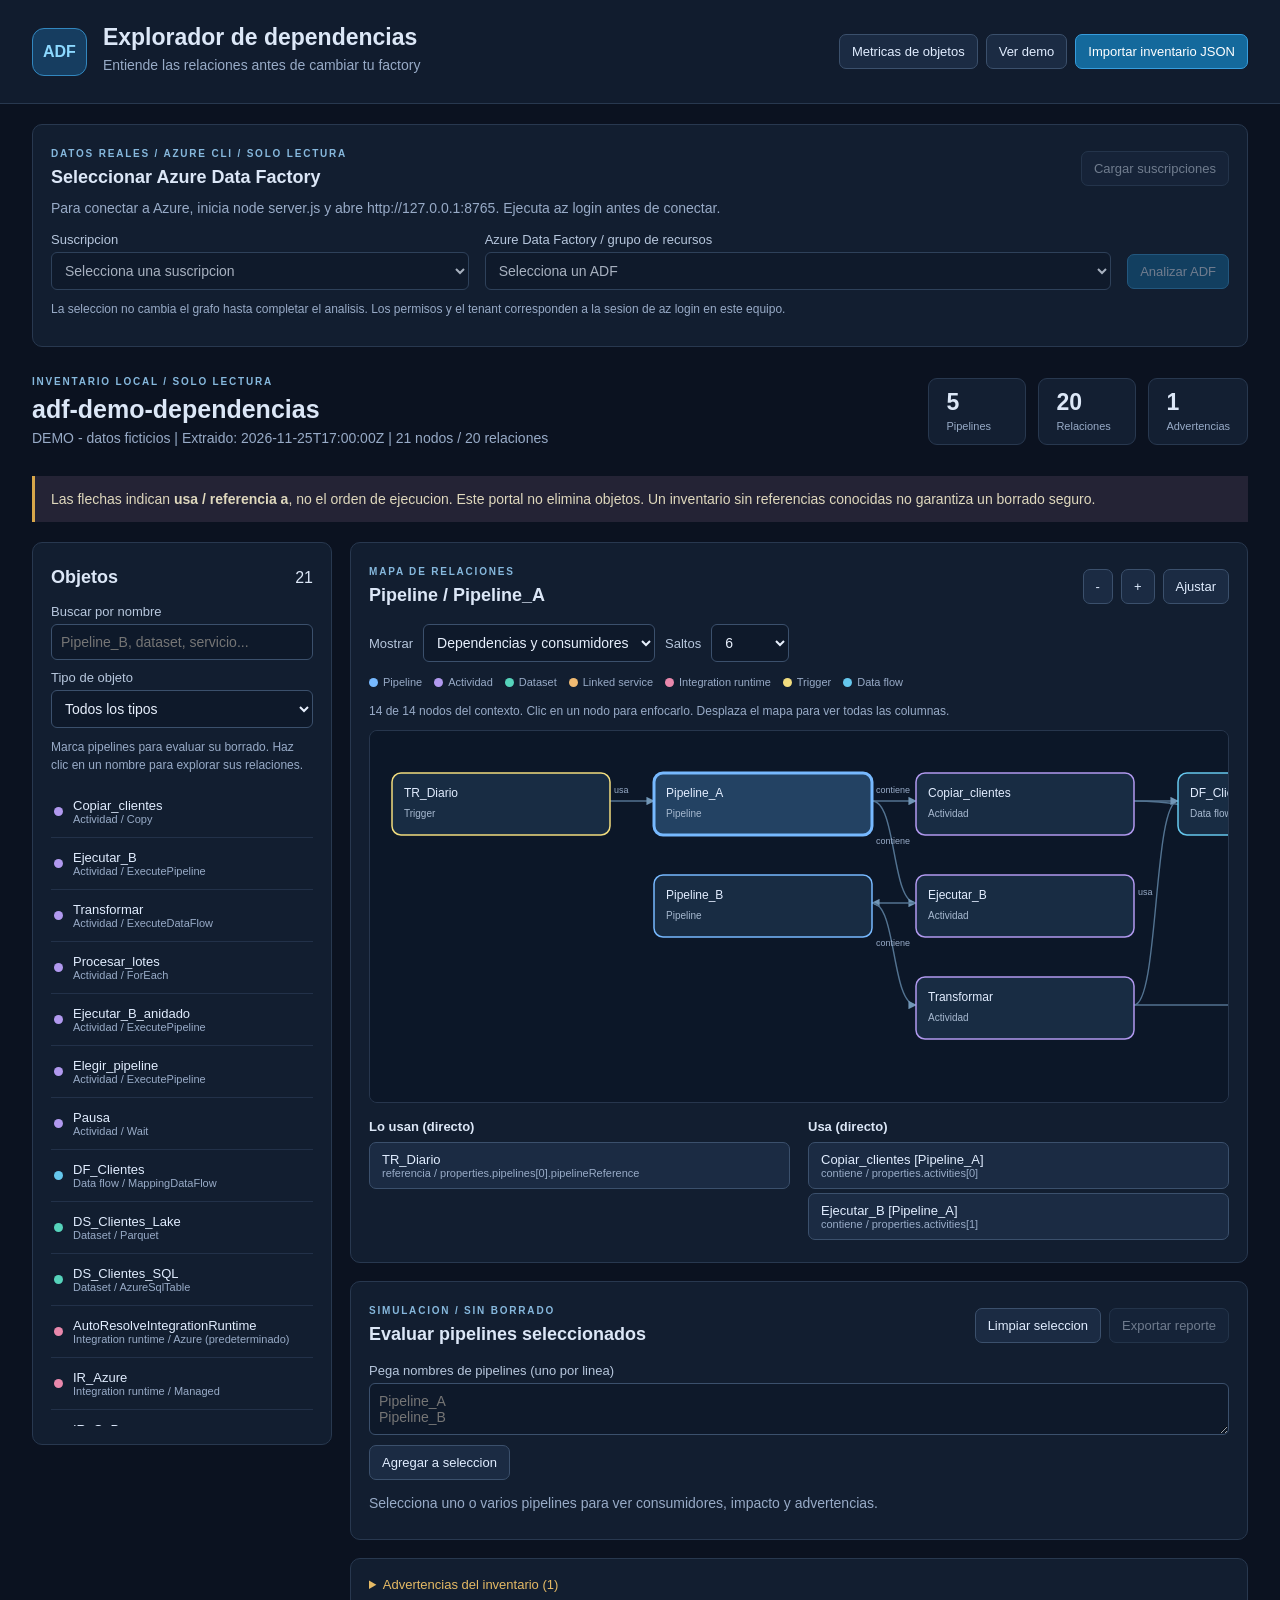
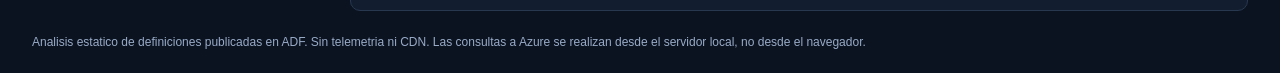
==== index.html @ 48ca9076 "Initial ADF dependency explorer and pipeline inactivity metrics Co-authored-by: Copilot <223556219+C" ====
<!doctype html>
<html lang="es">
<head>
  <meta charset="utf-8">
  <meta name="viewport" content="width=device-width, initial-scale=1">
  <meta http-equiv="Content-Security-Policy" content="default-src 'self' file:; script-src 'self' file:; style-src 'self' file:; connect-src 'self'; img-src 'self' data:; object-src 'none'; base-uri 'none'; form-action 'none'">
  <title>ADF | Explorador de dependencias</title>
  <link rel="stylesheet" href="styles.css">
  <script defer src="graph.js"></script>
  <script defer src="demo.js"></script>
  <script defer src="inventory-session.js"></script>
  <script defer src="app.js"></script>
</head>
<body>
  <header>
    <div class="brand"><span class="logo">ADF</span><div><h1>Explorador de dependencias</h1><p>Entiende las relaciones antes de cambiar tu factory</p></div></div>
    <div class="actions"><a class="button" href="metrics.html">Metricas de objetos</a><button id="demo">Ver demo</button><label class="button primary" for="import">Importar inventario JSON</label><input id="import" type="file" accept=".json,application/json" hidden></div>
  </header>
  <div id="error" role="alert" hidden></div>
  <section class="panel azure-panel">
    <div class="panel-heading"><div><span class="eyebrow">DATOS REALES / AZURE CLI / SOLO LECTURA</span><h2>Seleccionar Azure Data Factory</h2></div><button id="azure-connect">Cargar suscripciones</button></div>
    <p id="azure-status" role="status">Para conectar a Azure, inicia node server.js y abre http://127.0.0.1:8765. Ejecuta az login antes de conectar.</p>
    <div class="azure-selectors"><div><label for="azure-subscription">Suscripcion</label><select id="azure-subscription" disabled><option value="">Selecciona una suscripcion</option></select></div><div><label for="azure-factory">Azure Data Factory / grupo de recursos</label><select id="azure-factory" disabled><option value="">Selecciona un ADF</option></select></div><button id="azure-analyze" class="primary" disabled>Analizar ADF</button></div>
    <p class="hint">La seleccion no cambia el grafo hasta completar el analisis. Los permisos y el tenant corresponden a la sesion de az login en este equipo.</p>
  </section>
  <section class="summary"><div><span class="eyebrow">INVENTARIO LOCAL / SOLO LECTURA</span><h2 id="factory"></h2><p id="source"></p></div><div id="stats"></div></section>
  <p class="notice">Las flechas indican <strong>usa / referencia a</strong>, no el orden de ejecucion. Este portal no elimina objetos. Un inventario sin referencias conocidas no garantiza un borrado seguro.</p>
  <main>
    <aside class="panel inventory">
      <div class="panel-heading"><h2>Objetos</h2><span id="count"></span></div>
      <label for="search">Buscar por nombre</label><input id="search" type="search" placeholder="Pipeline_B, dataset, servicio...">
      <label for="type">Tipo de objeto</label><select id="type"><option value="">Todos los tipos</option value="pipeline">Pipelines</option><option value="activity">Actividades</option><option value="dataset">Datasets</option><option value="linkedService">Linked services</option><option value="integrationRuntime">Integration runtimes</option><option value="trigger">Triggers</option><option value="dataflow">Data flows</option></select>
      <p class="hint">Marca pipelines para evaluar su borrado. Haz clic en un nombre para explorar sus relaciones.</p>
      <div id="objects" class="object-list"></div>
    </aside>
    <section class="workspace">
      <div class="panel">
        <div class="panel-heading"><div><span class="eyebrow">MAPA DE RELACIONES</span><h2 id="focus-title">Selecciona un objeto</h2></div><div class="actions"><button id="zoom-out" aria-label="Alejar grafo">-</button><button id="zoom-in" aria-label="Acercar grafo">+</button><button id="reset-zoom">Ajustar</button></div></div>
        <div class="graph-options"><label for="direction">Mostrar</label><select id="direction"><option value="both">Dependencias y consumidores</option><option value="outgoing">Objetos que usa</option><option value="incoming">Objetos que lo usan</option></select><label for="depth">Saltos</label><select id="depth"><option value="1">1</option><option value="2">2</option><option value="3">3</option><option value="6" selected>6</option><option value="all">Todos</option></select></div>
        <div id="legend"></div>
        <div id="graph-info" class="hint"></div>
        <div class="graph-scroll"><svg id="graph" role="img" aria-label="Grafo dirigido de dependencias"></svg></div>
        <div id="relations" class="relations"></div>
      </div>
      <section class="panel deletion">
        <div class="panel-heading"><div><span class="eyebrow">SIMULACION / SIN BORRADO</span><h2>Evaluar pipelines seleccionados</h2></div><div class="actions"><button id="clear">Limpiar seleccion</button><button id="export" disabled>Exportar reporte</button></div></div>
        <div class="batch"><label for="batch">Pega nombres de pipelines (uno por linea)</label><textarea id="batch" rows="2" placeholder="Pipeline_A&#10;Pipeline_B"></textarea><button id="add-batch">Agregar a seleccion</button></div>
        <div id="selection"></div><div id="report" aria-live="polite"></div>
      </section>
      <details class="panel warnings"><summary id="warnings-title">Advertencias del inventario</summary><div id="warnings"></div></details>
    </section>
  </main>
  <footer>Analisis estatico de definiciones publicadas en ADF. Sin telemetria ni CDN. Las consultas a Azure se realizan desde el servidor local, no desde el navegador.</footer>
</body>
</html>
---- styles.css ----
:root{font-family:"Segoe UI",Arial,sans-serif;color:#dce7f7;background:#0b1220;color-scheme:dark;--muted:#98abc7;--line:#28384f;--blue:#68b6ff}
*{box-sizing:border-box}body{margin:0}header{padding:24px 32px;border-bottom:1px solid var(--line);display:flex;align-items:center;justify-content:space-between;gap:20px;background:#111c2e}.brand{display:flex;gap:16px;align-items:center}.logo{background:#163d60;border:1px solid #3287bf;border-radius:12px;padding:14px 10px;font-weight:750;color:#8cd9ff}h1{font-size:23px;margin:0}h2{font-size:18px;margin:6px 0}p{margin:6px 0;color:var(--muted);font-size:14px}.actions{display:flex;gap:8px;align-items:center;flex-wrap:wrap}button,.button{border:1px solid #3b506c;background:#1b2b43;color:#e1edff;padding:9px 12px;border-radius:7px;cursor:pointer;font:inherit;font-size:13px;display:inline-block}button:hover,.button:hover{background:#2b4160}.primary{background:#14699c;border-color:#379ddd}button:disabled{opacity:.45;cursor:default}input,select,textarea{font:inherit;color:#e7effc;background:#0e192a;border:1px solid #3b506c;border-radius:6px;padding:9px;width:100%;font-size:14px}label{display:block;font-size:13px;color:#b7c7dd;margin:10px 0 5px}label.button{margin:0;color:white}button:focus-visible,input:focus-visible,select:focus-visible,textarea:focus-visible,[tabindex]:focus-visible{outline:2px solid #91d4ff;outline-offset:3px}
.summary{padding:24px 32px;display:flex;justify-content:space-between;gap:20px;align-items:center}.eyebrow{font-size:10px;color:#86b8dd;letter-spacing:1.8px;font-weight:700}#factory{font-size:25px}#stats{display:flex;gap:12px;flex-wrap:wrap}.stat{background:#131f32;border:1px solid var(--line);padding:10px 17px;border-radius:9px;min-width:98px}.stat strong{display:block;font-size:23px}.stat span{color:var(--muted);font-size:11px}.notice{margin:0 32px 20px;border-left:3px solid #d7a64a;background:#242335;padding:12px 16px;line-height:1.6;color:#dfd8bd}
main{display:grid;grid-template-columns:300px minmax(0,1fr);gap:18px;margin:0 32px 24px}.panel{background:#121e30;border:1px solid var(--line);border-radius:10px;padding:18px}.panel-heading{display:flex;justify-content:space-between;align-items:center;gap:12px}.workspace{display:flex;flex-direction:column;gap:18px}.inventory{align-self:start;position:sticky;top:12px}.hint{font-size:12px;line-height:1.5;color:var(--muted);margin:10px 0}.object-list{max-height:640px;overflow:auto;margin-top:12px}.object-row{display:flex;gap:7px;align-items:center;border-bottom:1px solid #223149;padding:9px 3px}.object-row input{width:16px;flex:none}.object-row button{text-align:left;background:none;border:0;padding:3px;flex:1;min-width:0;overflow-wrap:anywhere}.object-row.active{background:#203850;border-radius:5px}.object-row small{display:block;font-size:11px;color:var(--muted)}.dot{width:9px;height:9px;border-radius:50%;display:inline-block;flex:none}
.graph-options{display:flex;gap:10px;align-items:center;margin-top:12px}.graph-options label{margin:0}.graph-options select{width:auto}#legend{display:flex;gap:12px;flex-wrap:wrap;font-size:11px;color:var(--muted);margin:14px 0}#legend span{display:flex;gap:5px;align-items:center}.graph-scroll{overflow:auto;max-height:540px;background:#0c1728;border:1px solid #27364d;border-radius:8px}#graph{display:block;min-height:280px}.node{cursor:pointer}.node rect{fill:#182c43;stroke-width:1.5}.node.selected rect{fill:#234263;stroke-width:3}.node text{fill:#e2edff;font-family:"Segoe UI",Arial,sans-serif;font-size:12px;pointer-events:none}.node .subtype{fill:#a7b9d0;font-size:10px}.edge{fill:none;stroke:#537391;stroke-width:1.4}.edge-label{fill:#98abc7;font-size:9px}.relations{display:grid;grid-template-columns:1fr 1fr;gap:18px;margin-top:16px}.relations h3{font-size:13px;margin:0 0 8px}.relation{display:block;text-align:left;width:100%;margin:4px 0;overflow-wrap:anywhere}.relation small{display:block;color:var(--muted);font-size:11px}
.batch{margin:12px 0}.batch button{margin-top:6px}.chips{display:flex;gap:6px;flex-wrap:wrap;margin:12px 0}.chip{background:#203850;border:1px solid #4a6583;border-radius:20px;padding:6px 12px;font-size:12px}#report{font-size:13px;line-height:1.6}.result{border:1px solid #365570;border-left:4px solid #5abadd;border-radius:7px;padding:12px 15px;margin:10px 0}.result.blocked{border-left-color:#fb7b85;background:#302132}.result.review{border-left-color:#e9b552;background:#282536}.status{font-size:11px;font-weight:700;letter-spacing:.8px}.result h3{margin:4px 0;font-size:16px}.result ul{padding-left:18px;margin:7px 0}.result p{color:#b8c8dd}.warnings summary{cursor:pointer;font-size:13px;color:#e5ba65}.warnings li{font-size:12px;line-height:1.6;margin:8px 0;overflow-wrap:anywhere}#error{margin:16px 32px;padding:14px;background:#482533;border:1px solid #e97b88;border-radius:8px;color:#ffcad0}footer{padding:0 32px 24px;font-size:12px;color:var(--muted)}.empty{padding:20px;color:var(--muted)}.order{padding:12px;background:#1a2d43;border-radius:6px;overflow-wrap:anywhere}
@media(max-width:1000px){header,.summary{align-items:flex-start;flex-direction:column}main{grid-template-columns:245px minmax(0,1fr);margin:0 16px 20px}header,.summary{padding:20px 16px}.notice{margin-left:16px;margin-right:16px}.relations{grid-template-columns:1fr}.panel-heading{flex-wrap:wrap}}
@media(max-width:700px){main{grid-template-columns:1fr}.inventory{position:static}.object-list{max-height:240px}.graph-options{flex-wrap:wrap}.graph-options select{max-width:100%}h1{font-size:19px}}
.dot.pipeline{background:#77b9ff}.dot.activity{background:#b199ef}.dot.dataset{background:#56d3bb}.dot.linkedService{background:#f0ba72}.dot.integrationRuntime{background:#e988ac}.dot.trigger{background:#f1dc7e}.dot.dataflow{background:#65c7ed}
.azure-panel{margin:20px 32px 0}.azure-selectors{display:grid;grid-template-columns:1fr 1.5fr auto;gap:16px;align-items:end}.azure-selectors select{max-width:100%}.azure-selectors button{margin-bottom:1px}@media(max-width:700px){.azure-panel{margin:16px}.azure-selectors{grid-template-columns:1fr}}
.button{text-decoration:none}.metrics-main{display:flex;flex-direction:column}.metric-cards{display:flex;flex-wrap:wrap;gap:12px;margin:16px 0}.metric-cards .stat{flex:1;min-width:170px}.table-scroll{overflow:auto}table{border-collapse:collapse;width:100%;font-size:13px}th,td{text-align:left;border-bottom:1px solid var(--line);padding:12px;overflow-wrap:anywhere}th{color:var(--muted)}meter{width:100%;height:24px}.metrics-main .graph-options input{max-width:300px}
.check-label{display:flex;align-items:flex-start;gap:10px;line-height:1.5}.check-label input{width:16px;flex:none;margin-top:3px}.inactive-flag{color:#f4cd77;font-weight:600}#copy-inactive{margin:12px 0}[hidden]{display:none!important}
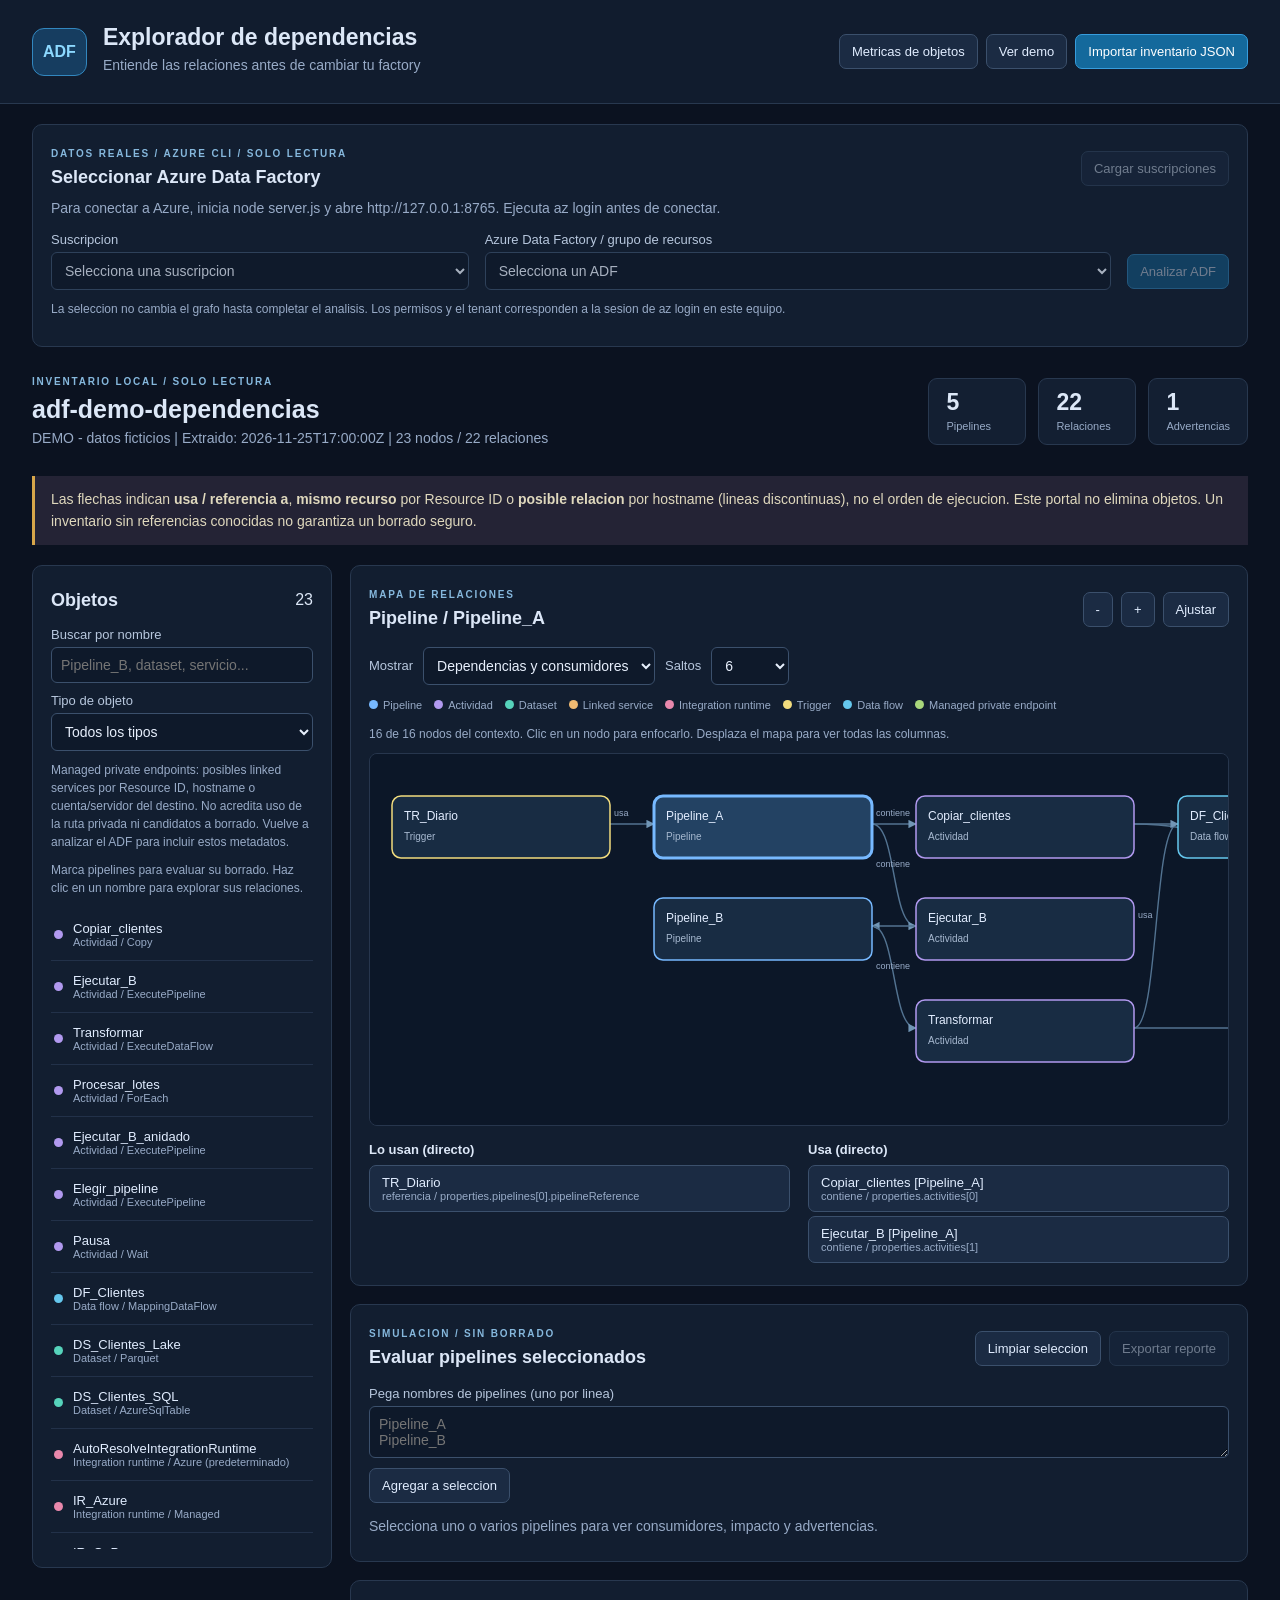
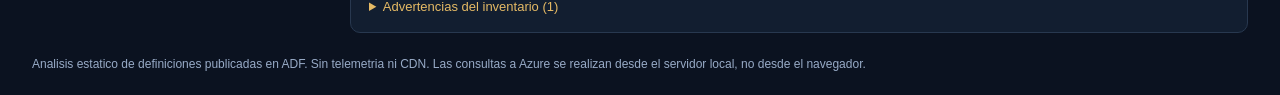
==== commit 746cf58c: "Add managed private endpoints and possible linked service relationships Discover and sanitize manage" ====
--- a/index.html
+++ b/index.html
@@ -24,12 +24,13 @@
     <p class="hint">La seleccion no cambia el grafo hasta completar el analisis. Los permisos y el tenant corresponden a la sesion de az login en este equipo.</p>
   </section>
   <section class="summary"><div><span class="eyebrow">INVENTARIO LOCAL / SOLO LECTURA</span><h2 id="factory"></h2><p id="source"></p></div><div id="stats"></div></section>
-  <p class="notice">Las flechas indican <strong>usa / referencia a</strong>, no el orden de ejecucion. Este portal no elimina objetos. Un inventario sin referencias conocidas no garantiza un borrado seguro.</p>
+  <p class="notice">Las flechas indican <strong>usa / referencia a</strong>, <strong>mismo recurso</strong> por Resource ID o <strong>posible relacion</strong> por hostname (lineas discontinuas), no el orden de ejecucion. Este portal no elimina objetos. Un inventario sin referencias conocidas no garantiza un borrado seguro.</p>
   <main>
     <aside class="panel inventory">
       <div class="panel-heading"><h2>Objetos</h2><span id="count"></span></div>
       <label for="search">Buscar por nombre</label><input id="search" type="search" placeholder="Pipeline_B, dataset, servicio...">
-      <label for="type">Tipo de objeto</label><select id="type"><option value="">Todos los tipos</option value="pipeline">Pipelines</option><option value="activity">Actividades</option><option value="dataset">Datasets</option><option value="linkedService">Linked services</option><option value="integrationRuntime">Integration runtimes</option><option value="trigger">Triggers</option><option value="dataflow">Data flows</option></select>
+      <label for="type">Tipo de objeto</label><select id="type"><option value="">Todos los tipos</option><option value="pipeline">Pipelines</option><option value="activity">Actividades</option><option value="dataset">Datasets</option><option value="linkedService">Linked services</option><option value="integrationRuntime">Integration runtimes</option><option value="trigger">Triggers</option><option value="dataflow">Data flows</option><option value="managedPrivateEndpoint">Managed private endpoints</option></select>
+      <p class="hint">Managed private endpoints: posibles linked services por Resource ID, hostname o cuenta/servidor del destino. No acredita uso de la ruta privada ni candidatos a borrado. Vuelve a analizar el ADF para incluir estos metadatos.</p>
       <p class="hint">Marca pipelines para evaluar su borrado. Haz clic en un nombre para explorar sus relaciones.</p>
       <div id="objects" class="object-list"></div>
     </aside>
--- a/styles.css
+++ b/styles.css
@@ -6,7 +6,8 @@
 .batch{margin:12px 0}.batch button{margin-top:6px}.chips{display:flex;gap:6px;flex-wrap:wrap;margin:12px 0}.chip{background:#203850;border:1px solid #4a6583;border-radius:20px;padding:6px 12px;font-size:12px}#report{font-size:13px;line-height:1.6}.result{border:1px solid #365570;border-left:4px solid #5abadd;border-radius:7px;padding:12px 15px;margin:10px 0}.result.blocked{border-left-color:#fb7b85;background:#302132}.result.review{border-left-color:#e9b552;background:#282536}.status{font-size:11px;font-weight:700;letter-spacing:.8px}.result h3{margin:4px 0;font-size:16px}.result ul{padding-left:18px;margin:7px 0}.result p{color:#b8c8dd}.warnings summary{cursor:pointer;font-size:13px;color:#e5ba65}.warnings li{font-size:12px;line-height:1.6;margin:8px 0;overflow-wrap:anywhere}#error{margin:16px 32px;padding:14px;background:#482533;border:1px solid #e97b88;border-radius:8px;color:#ffcad0}footer{padding:0 32px 24px;font-size:12px;color:var(--muted)}.empty{padding:20px;color:var(--muted)}.order{padding:12px;background:#1a2d43;border-radius:6px;overflow-wrap:anywhere}
 @media(max-width:1000px){header,.summary{align-items:flex-start;flex-direction:column}main{grid-template-columns:245px minmax(0,1fr);margin:0 16px 20px}header,.summary{padding:20px 16px}.notice{margin-left:16px;margin-right:16px}.relations{grid-template-columns:1fr}.panel-heading{flex-wrap:wrap}}
 @media(max-width:700px){main{grid-template-columns:1fr}.inventory{position:static}.object-list{max-height:240px}.graph-options{flex-wrap:wrap}.graph-options select{max-width:100%}h1{font-size:19px}}
-.dot.pipeline{background:#77b9ff}.dot.activity{background:#b199ef}.dot.dataset{background:#56d3bb}.dot.linkedService{background:#f0ba72}.dot.integrationRuntime{background:#e988ac}.dot.trigger{background:#f1dc7e}.dot.dataflow{background:#65c7ed}
+.dot.pipeline{background:#77b9ff}.dot.activity{background:#b199ef}.dot.dataset{background:#56d3bb}.dot.linkedService{background:#f0ba72}.dot.integrationRuntime{background:#e988ac}.dot.trigger{background:#f1dc7e}.dot.dataflow{background:#65c7ed}.dot.managedPrivateEndpoint{background:#a9d77b}
 .azure-panel{margin:20px 32px 0}.azure-selectors{display:grid;grid-template-columns:1fr 1.5fr auto;gap:16px;align-items:end}.azure-selectors select{max-width:100%}.azure-selectors button{margin-bottom:1px}@media(max-width:700px){.azure-panel{margin:16px}.azure-selectors{grid-template-columns:1fr}}
 .button{text-decoration:none}.metrics-main{display:flex;flex-direction:column}.metric-cards{display:flex;flex-wrap:wrap;gap:12px;margin:16px 0}.metric-cards .stat{flex:1;min-width:170px}.table-scroll{overflow:auto}table{border-collapse:collapse;width:100%;font-size:13px}th,td{text-align:left;border-bottom:1px solid var(--line);padding:12px;overflow-wrap:anywhere}th{color:var(--muted)}meter{width:100%;height:24px}.metrics-main .graph-options input{max-width:300px}
 .check-label{display:flex;align-items:flex-start;gap:10px;line-height:1.5}.check-label input{width:16px;flex:none;margin-top:3px}.inactive-flag{color:#f4cd77;font-weight:600}#copy-inactive{margin:12px 0}[hidden]{display:none!important}
+.edge.possible-network{stroke:#d9bd73;stroke-dasharray:6 4}
